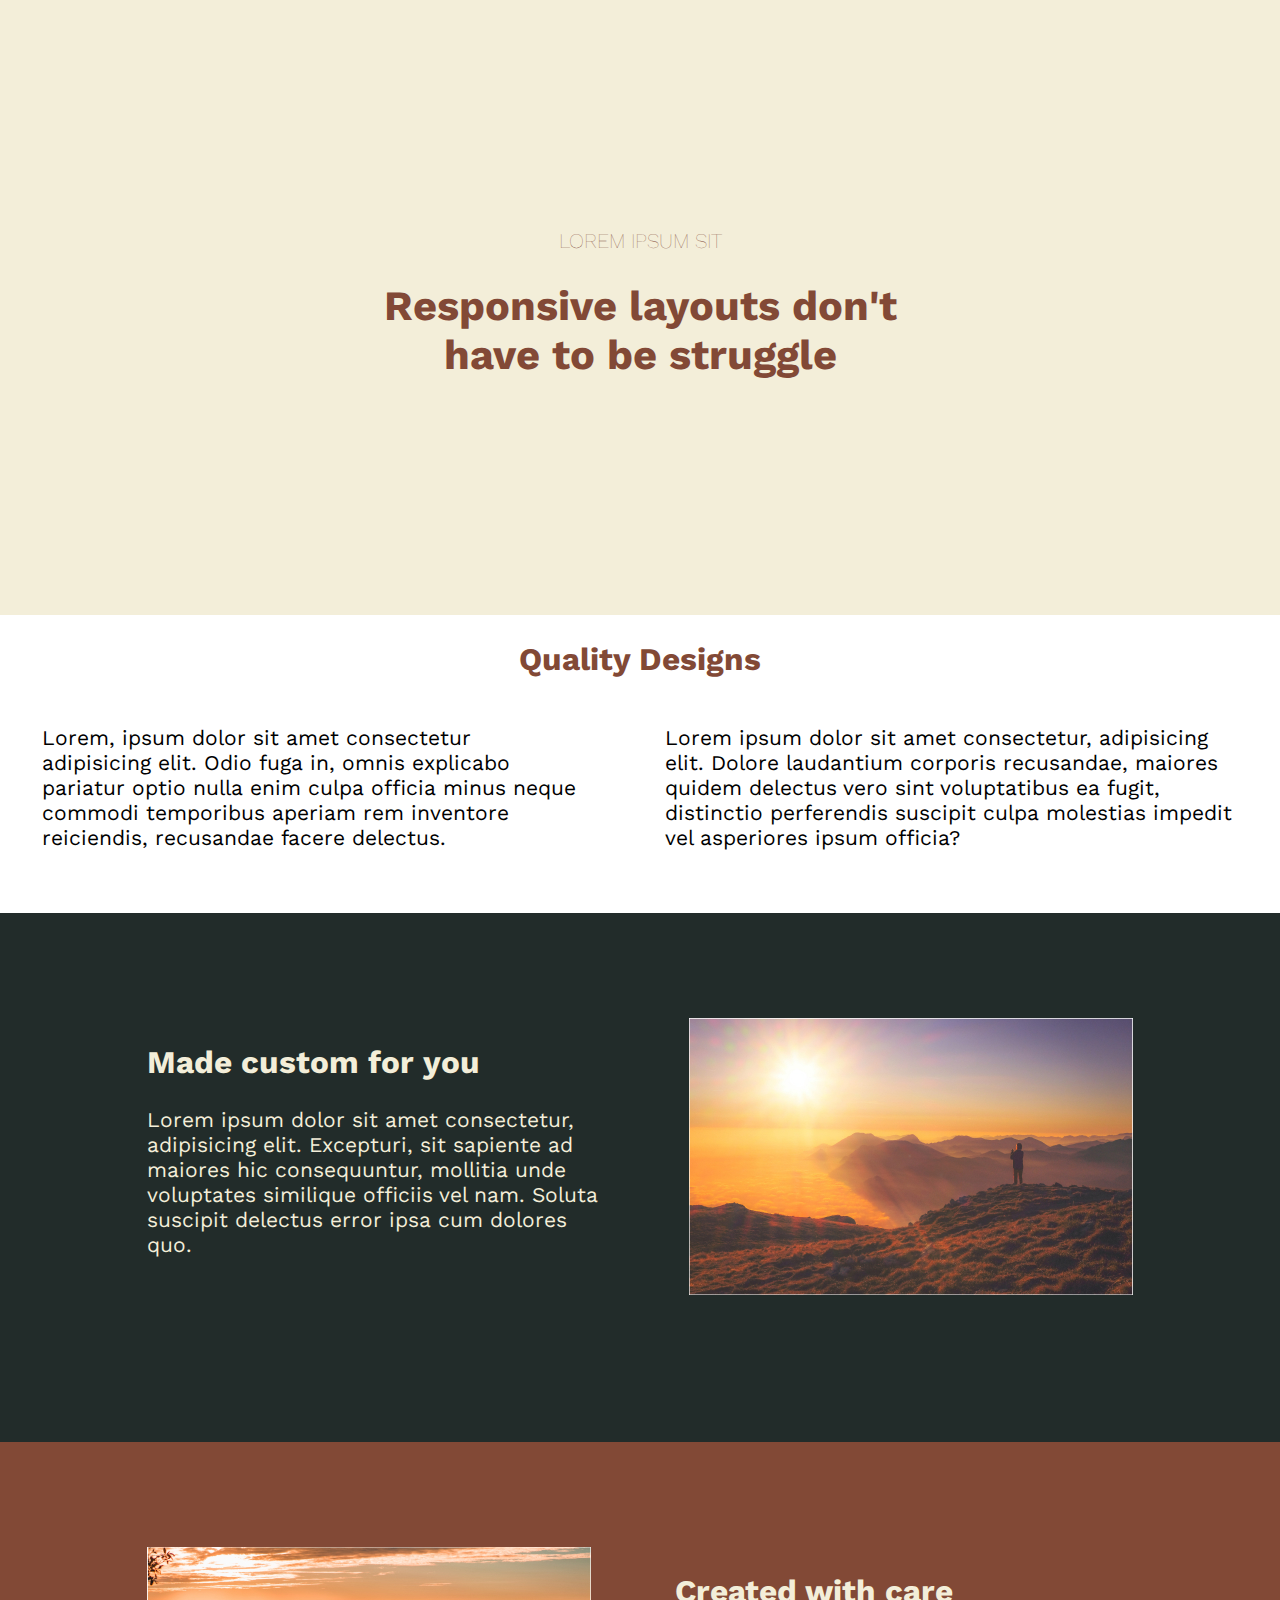
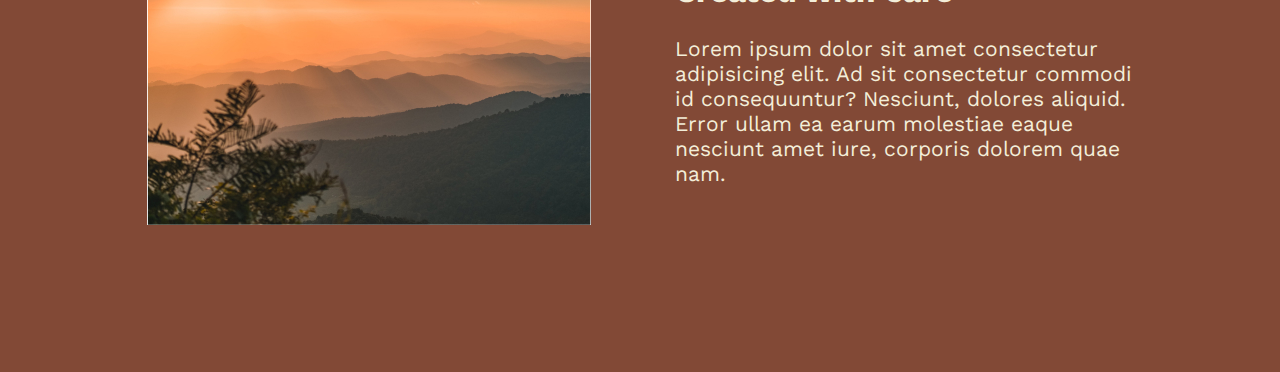
==== challenge07 - flexbox challenge/index.html @ f01cce19 "12 and 11" ====
<!DOCTYPE html>
<html lang="en">
<head>
    <meta charset="UTF-8">
    <meta http-equiv="X-UA-Compatible" content="IE=edge">
    <meta name="viewport" content="width=device-width, initial-scale=1.0">
    <title>Day 12 - challenge</title>
    <link href="https://fonts.googleapis.com/css2?family=Roboto:wght@900&family=Work+Sans:wght@900&display=swap" rel="stylesheet">
    <link rel="stylesheet" href="index.css">
</head>
<body>
    <div class="container-fluid con1">
        <p>LOREM IPSUM SIT</p>
        <h1>Responsive layouts don't<br>have to be struggle</h1>
    </div>

    <div class="container con2">
        <h2>Quality Designs</h2>
        <div class="row">
            <p>Lorem, ipsum dolor sit amet consectetur adipisicing elit. Odio fuga in, omnis explicabo pariatur optio nulla enim culpa officia minus neque commodi temporibus aperiam rem inventore reiciendis, recusandae facere delectus.</p>
            <p>Lorem ipsum dolor sit amet consectetur, adipisicing elit. Dolore laudantium corporis recusandae, maiores quidem delectus vero sint voluptatibus ea fugit, distinctio perferendis suscipit culpa molestias impedit vel asperiores ipsum officia?</p>
        </div>
    </div>

    <div class="container-fluid img1">
        <div class="container custom">
            <h2>Made custom for you</h2>
            <p>Lorem ipsum dolor sit amet consectetur, adipisicing elit. Excepturi, sit sapiente ad maiores hic consequuntur, mollitia unde voluptates similique officiis vel nam. Soluta suscipit delectus error ipsa cum dolores quo.</p>
        </div>
        <img id="img1" src="image-01.jpg" alt="made custom for you">
    </div>

    <div class="container-fluid img2">
        <img id="img2" src="image-02.jpg" alt="created with care">
        <div class="container create">
            <h2>Created with care</h2>
            <p>Lorem ipsum dolor sit amet consectetur adipisicing elit. Ad sit consectetur commodi id consequuntur? Nesciunt, dolores aliquid. Error ullam ea earum molestiae eaque nesciunt amet iure, corporis dolorem quae nam.</p>
        </div>
    </div>

</body>
</html>
---- challenge07 - flexbox challenge/index.css ----
*, *::before, *::after {
    box-sizing: border-box;
}

body {
    margin: 0;
    font-family: 'Work Sans', sans-serif;
    font-size: 1.3rem;
}

h1{
    color: #824936;
}

.con1{
    background-color :#F3EED9;
    color: #824936;
    padding: 10em;
    margin: 0 auto;
    text-align: center;
}
.con1 p{
    font-weight: lighter;
}

.con2{
    margin: 0 auto;
    font-size: 21px;
    
}
.con2 h2{
    color: #824936;
    text-align: center;
}
.row{
    display: flex;
    justify-content: space-between;
}
.row p{
    padding-left: 2em;
    padding-right: 2em;
    padding-bottom: 2em;
}

.img1{
    font-size: 21px;
    background-color: #222C2A;
    color: #F3EED9;
    margin: 0 auto;
    padding: 5em;
    display: flex;
    justify-content: space-between;
}
.custom{
    padding-left: 2em;
    padding-right: 2em;
    padding-bottom: 2em;
}

.img2{
    font-size: 21px;
    background-color: #824936;
    color: #F3EED9;
    margin: 0 auto;
    padding: 5em;
    justify-items: center;
    display: flex;
    justify-content: space-between;
}
.create{
    padding-left: 2em;
    padding-right: 2em;
    padding-bottom: 2em;
}

#img1{
    max-width: 50%;
    padding-left: 2em;
    padding-right: 2em;
    padding-bottom: 2em;
}

#img2{
    max-width: 50%;
    padding-left: 2em;
    padding-right: 2em;
    padding-bottom: 2em;
}
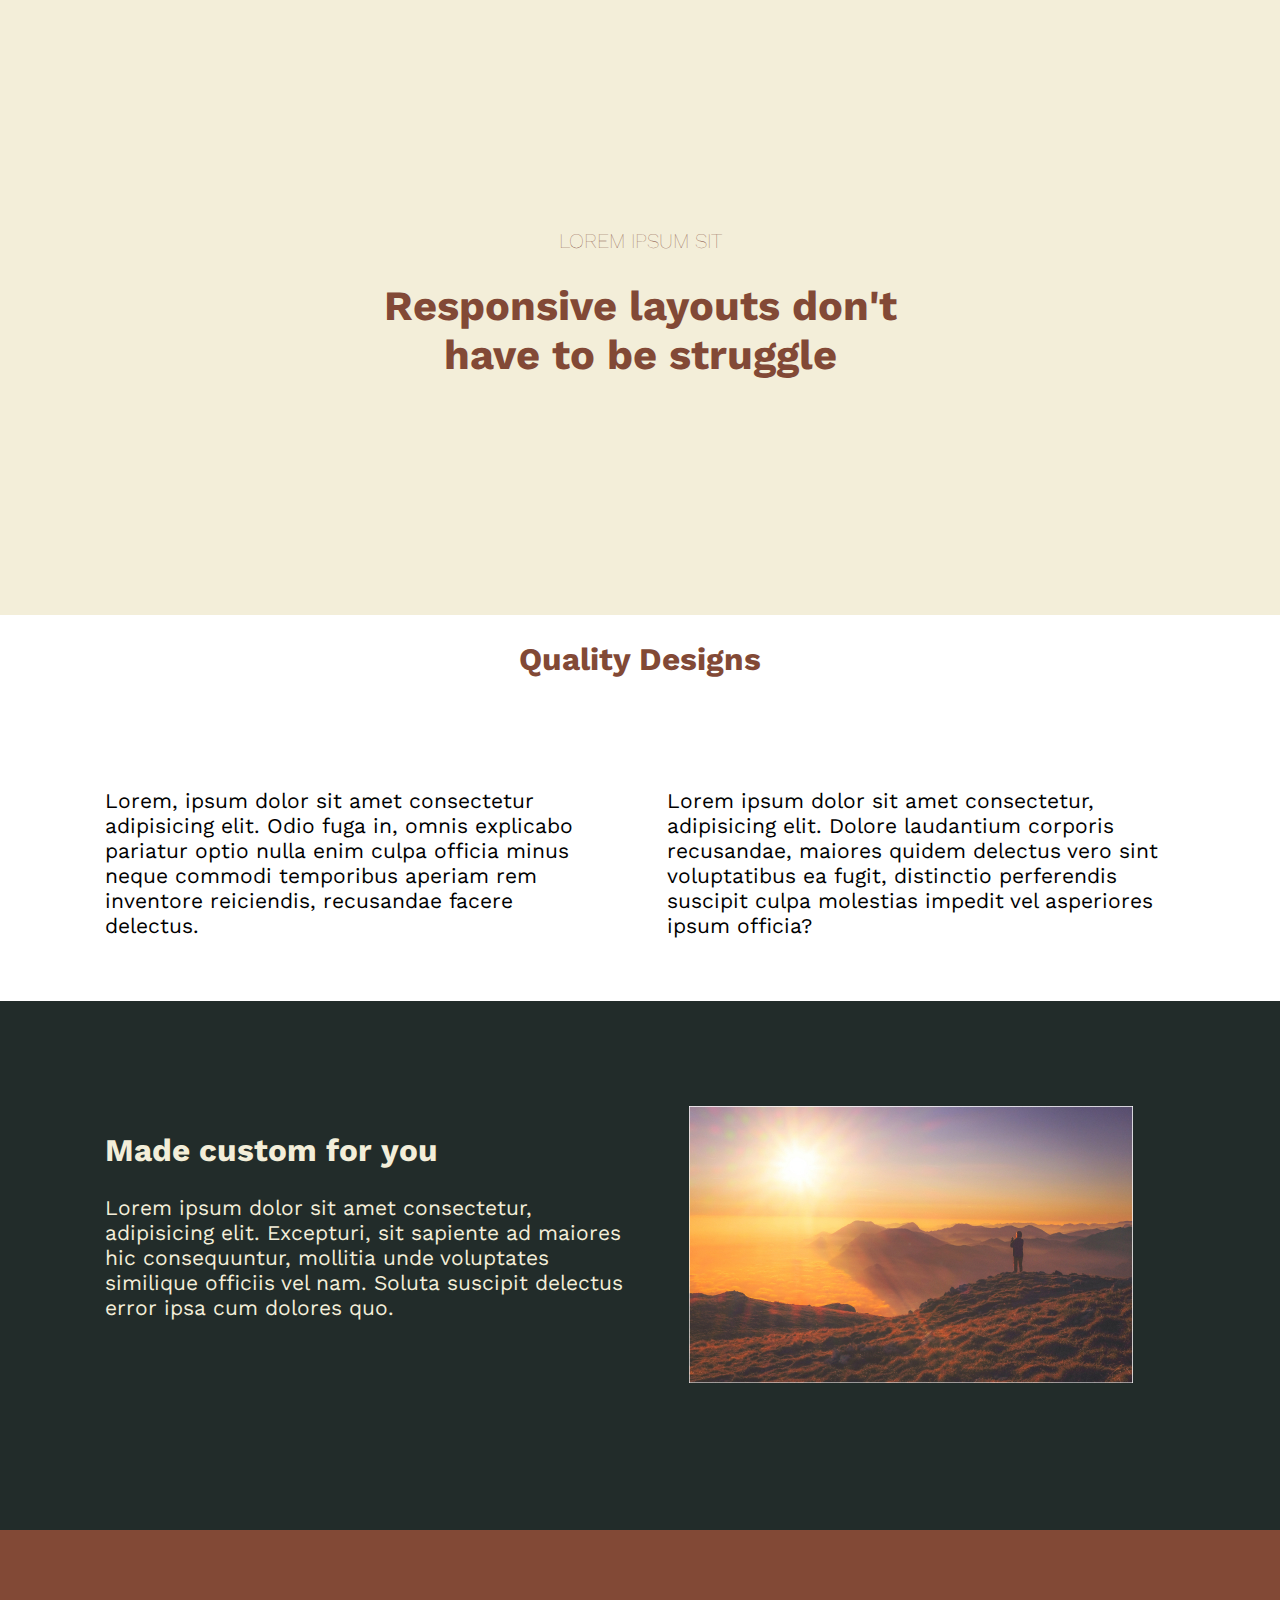
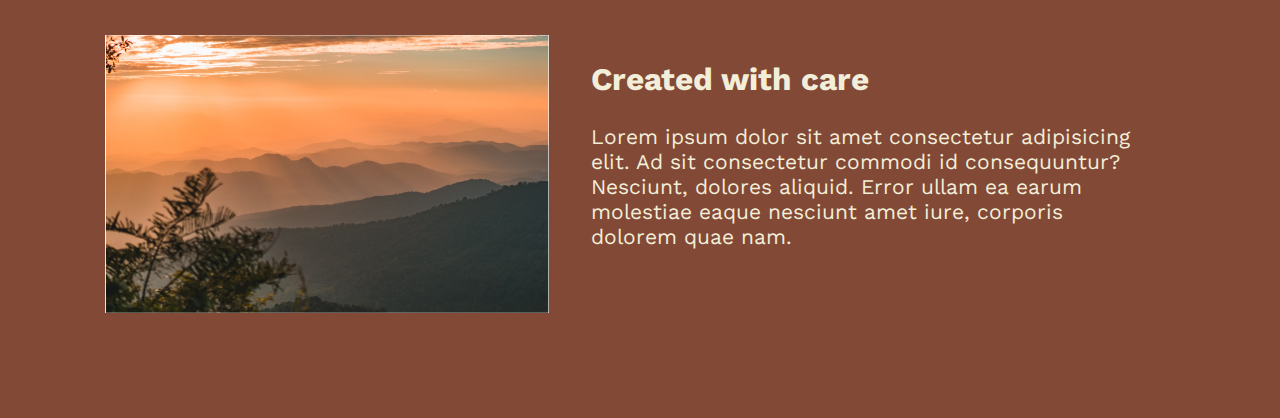
==== commit b9f12979: "7update" ====
--- a/challenge07 - flexbox challenge/index.html
+++ b/challenge07 - flexbox challenge/index.html
@@ -23,18 +23,22 @@
     </div>
 
     <div class="container-fluid img1">
-        <div class="container custom">
-            <h2>Made custom for you</h2>
-            <p>Lorem ipsum dolor sit amet consectetur, adipisicing elit. Excepturi, sit sapiente ad maiores hic consequuntur, mollitia unde voluptates similique officiis vel nam. Soluta suscipit delectus error ipsa cum dolores quo.</p>
+        <div class="container middle">
+            <div class="container custom">
+                <h2>Made custom for you</h2>
+                <p>Lorem ipsum dolor sit amet consectetur, adipisicing elit. Excepturi, sit sapiente ad maiores hic consequuntur, mollitia unde voluptates similique officiis vel nam. Soluta suscipit delectus error ipsa cum dolores quo.</p>
+            </div>
+            <img id="img1" src="image-01.jpg" alt="made custom for you">
         </div>
-        <img id="img1" src="image-01.jpg" alt="made custom for you">
     </div>
 
     <div class="container-fluid img2">
-        <img id="img2" src="image-02.jpg" alt="created with care">
-        <div class="container create">
-            <h2>Created with care</h2>
-            <p>Lorem ipsum dolor sit amet consectetur adipisicing elit. Ad sit consectetur commodi id consequuntur? Nesciunt, dolores aliquid. Error ullam ea earum molestiae eaque nesciunt amet iure, corporis dolorem quae nam.</p>
+        <div class="container middle">
+            <img id="img2" src="image-02.jpg" alt="created with care">
+            <div class="container create">
+                <h2>Created with care</h2>
+                <p>Lorem ipsum dolor sit amet consectetur adipisicing elit. Ad sit consectetur commodi id consequuntur? Nesciunt, dolores aliquid. Error ullam ea earum molestiae eaque nesciunt amet iure, corporis dolorem quae nam.</p>
+            </div>
         </div>
     </div>
 
--- a/challenge07 - flexbox challenge/index.css
+++ b/challenge07 - flexbox challenge/index.css
@@ -26,20 +26,26 @@
 .con2{
     margin: 0 auto;
     font-size: 21px;
-    
+    padding-left: 2em;
+    padding-right: 2em;
+    padding-bottom: 2em;
 }
 .con2 h2{
     color: #824936;
     text-align: center;
+    padding-left: 2em;
+    padding-right: 2em;
+    padding-bottom: 2em;
 }
 .row{
     display: flex;
     justify-content: space-between;
+    padding-left: 1em;
+    padding-right: 1em;
 }
 .row p{
     padding-left: 2em;
     padding-right: 2em;
-    padding-bottom: 2em;
 }
 
 .img1{
@@ -51,10 +57,11 @@
     display: flex;
     justify-content: space-between;
 }
-.custom{
-    padding-left: 2em;
-    padding-right: 2em;
-    padding-bottom: 2em;
+
+.middle{
+    margin: 0 auto;
+    display: flex;
+    justify-content: space-between;
 }
 
 .img2{
@@ -64,14 +71,15 @@
     margin: 0 auto;
     padding: 5em;
     justify-items: center;
-    display: flex;
-    justify-content: space-between;
 }
+
 .create{
     padding-left: 2em;
     padding-right: 2em;
     padding-bottom: 2em;
 }
+
+
 
 #img1{
     max-width: 50%;
@@ -82,7 +90,7 @@
 
 #img2{
     max-width: 50%;
-    padding-left: 2em;
+    /* padding-left: 2em;
     padding-right: 2em;
-    padding-bottom: 2em;
+    padding-bottom: 2em; */
 }